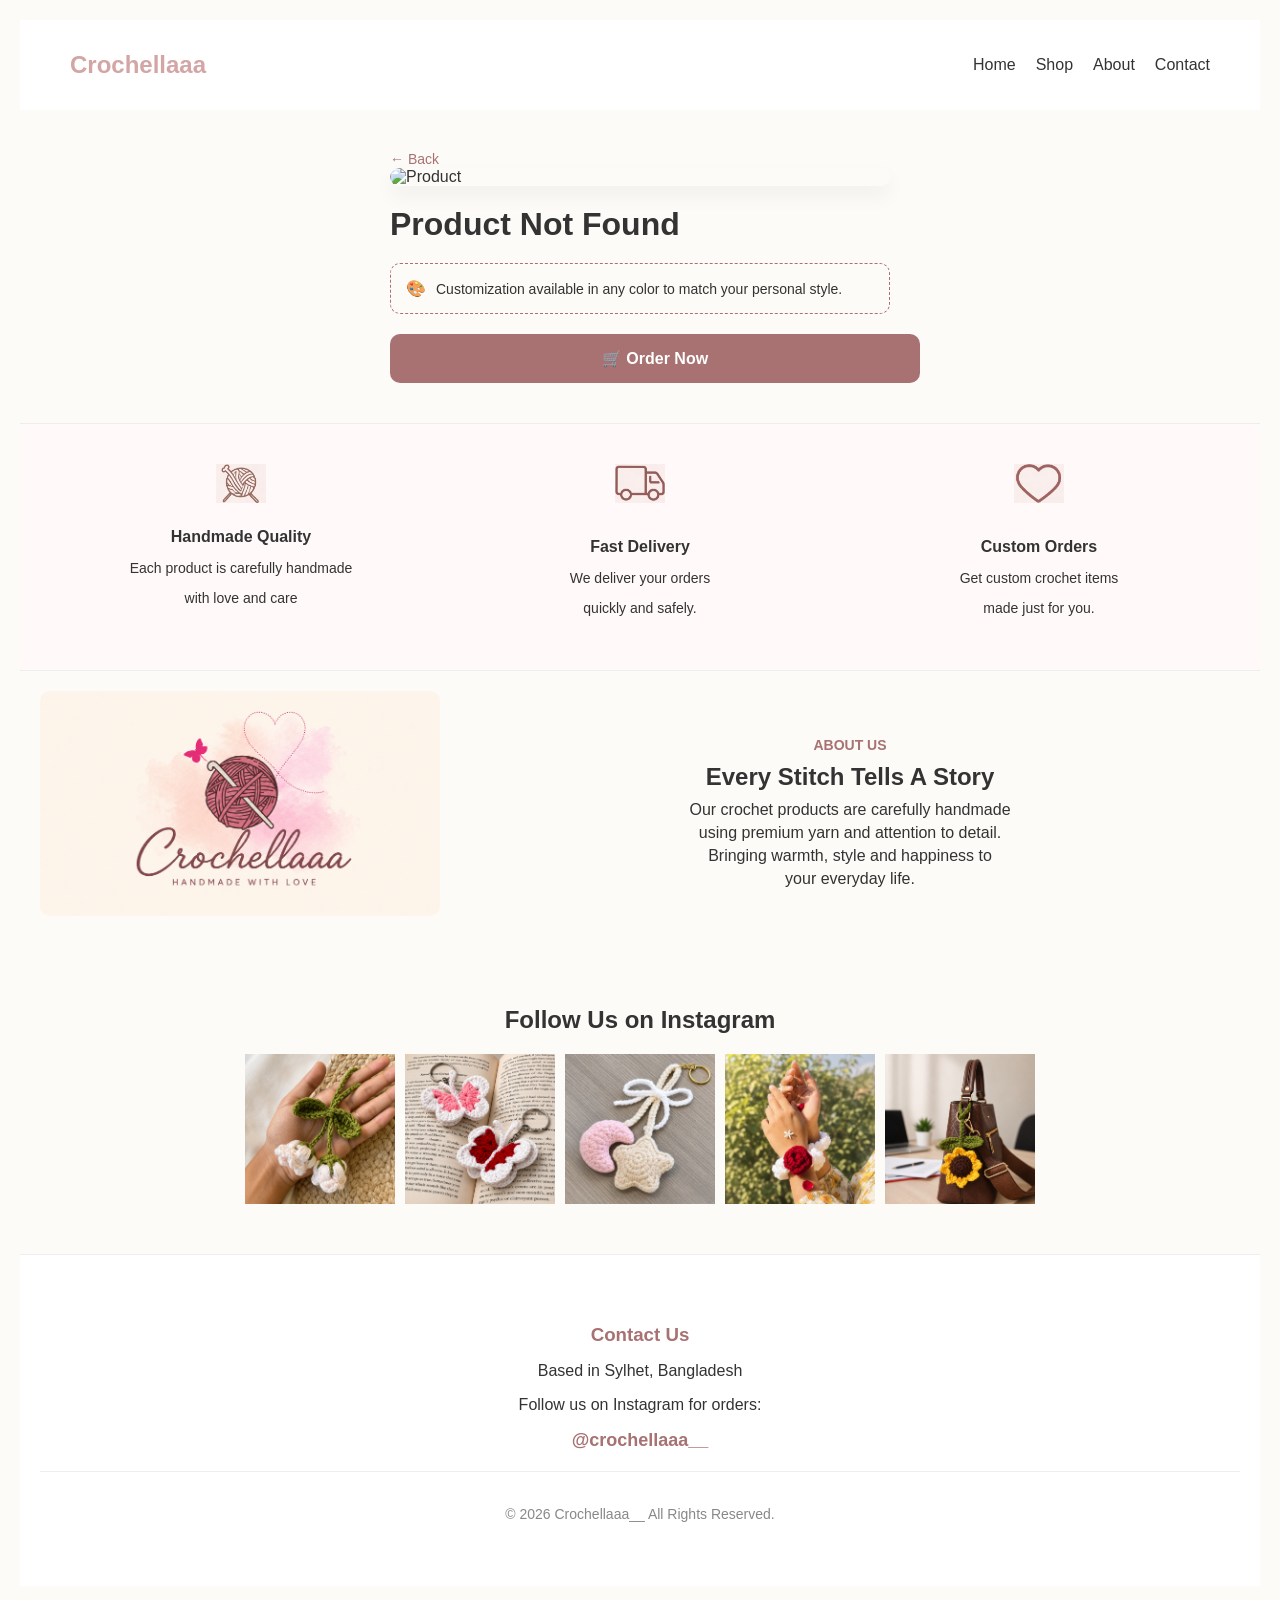
==== product-detail.html @ 42f58451 "Add files via upload" ====
<!DOCTYPE html>
<html lang="bn">
<head>
    <meta charset="UTF-8">
    <meta name="viewport" content="width=device-width, initial-scale=1.0">
    <title>Product Details - Crochellaaa</title>
    <style>
        /* Header */
        header { display: flex; justify-content: space-between; align-items: center; padding: 20px 50px; background: #fff; }
        .logo { font-size: 24px; font-weight: bold; color: #d4a5a5; }
        nav ul { display: flex; list-style: none; }
        nav ul li { margin-left: 20px; }
        nav ul li a { text-decoration: none; color: #333; font-weight: 500; }

        body { font-family: sans-serif; margin: 0; padding: 20px; background-color: #fdfbf7; color: #333; }
        .product-container { max-width: 500px; margin: 20px auto; padding: 20px; background: #fdfbf7; }
        .img-card { position: relative; border-radius: 20px; overflow: hidden; box-shadow: 0 10px 20px rgba(0,0,0,0.05); }
        #p-img { width: 100%; display: block; border-radius: 20px; }
        h1 { font-size: 32px; color: #333; margin: 20px 0 5px 0; }
        #p-price { font-size: 28px; color: #a87272; font-weight: bold; margin: 0; }
        #p-desc { color: #555; line-height: 1.6; margin: 20px 0; }
        .custom-box { border: 1px dashed #a87272; padding: 15px; border-radius: 10px; margin-bottom: 20px; display: flex; align-items: center; gap: 10px; }
        .order-btn { display: block; width: 100%; padding: 15px; background: #a87272; color: white; text-align: center; text-decoration: none; border-radius: 10px; font-weight: bold; }
    </style>
</head>
<body>

    <header>
        
    <div class="logo">Crochellaaa</div>
        <nav>
            <ul>
                <li><a href="index.html">Home</a></li>
                <li><a href="shop.html">Shop</a></li>
                <li><a href="#about">About</a></li>
                <li><a href="#contact">Contact</a></li>
            </ul>
        </nav>
    </header>

<div class="product-container">
    <a href="shop.html" style="text-decoration: none; color: #a87272; font-size: 14px;">&larr; Back</a>
    
    <div class="img-card">
        <img id="p-img" src="" alt="Product">
    </div>

    <h1 id="p-name">Loading...</h1>
    <p id="p-price"></p>
    <p id="p-desc"></p>

    <div class="custom-box">
        <span>🎨</span>
        <p style="margin: 0; font-size: 14px;">Customization available in any color to match your personal style.</p>
    </div>

    <a href="#" id="m-order" class="order-btn">🛒 Order Now</a>
</div>

<script>
    // ১৮টি প্রোডাক্টের ডাটাবেজ
    const products = {
        1: { name: "Tulip Bag Charm", price: "৳120", img: "images/product1.png", desc: "Bring a touch of handmade elegance to your everyday style with our beautiful Tulip Bag. Carefully crocheted with premium-quality yarn. Its unique tulip-inspired design makes it a lovely accessory for casual outings or a thoughtful handmade gift." },
        2: { name: "Butterfly Keychain", price: "৳60", img: "images/product2.png", desc: "Bring a touch of handmade elegance to your everyday style with our beautiful Butterfly Keychain. Carefully crocheted with premium-quality yarn." },
        3: { name: "Star-Moon Keychain", price: "৳120", img: "images/product3.png", desc: "Bring a touch of handmade elegance to your everyday style with our beautiful Star-Moon Keychain. Carefully crocheted with premium-quality yarn." },
        4: { name: "Gajra-2Pcs", price: "৳250", img: "images/product4.png", desc: "Bring a touch of handmade elegance to your everyday style with our beautiful Gajra. Carefully crocheted with premium-quality yarn." },
        5: { name: "Sunflower Bag Charm", price: "৳120", img: "images/product5.png", desc: "Bring a touch of handmade elegance to your everyday style with our beautiful Sunflower Bag Charm. Carefully crocheted with premium-quality yarn. Its unique sunflower-inspired design makes it a lovely accessory for casual outings or a thoughtful handmade gift." },
        6: { name: "Bow Keychain", price: "৳90", img: "images/product6.png", desc: "Bring a touch of handmade elegance to your everyday style with our beautiful Bow Keychain. Carefully crocheted with premium-quality yarn." },
        7: { name: "Flower Keychain", price: "৳90", img: "images/product7.png", desc: "Bring a touch of handmade elegance to your everyday style with our beautiful Flower Keychain. Carefully crocheted with premium-quality yarn." },
        8: { name: "Cherry Bag Charm", price: "৳130", img: "images/product8.png", desc: "Bring a touch of handmade elegance to your everyday style with our beautiful Cherry Bag Charm. Carefully crocheted with premium-quality yarn." },
        9: { name: "Sunflower Hair Clip", price: "৳60", img: "images/product9.png", desc: "Bring a touch of handmade elegance to your everyday style with our beautiful Sunflower Hair Clip. Carefully crocheted with premium-quality yarn." },
        10: { name: "Bow Hair Clip", price: "৳190", img: "images/product10.png", desc: "Bring a touch of handmade elegance to your everyday style with our beautiful Bow Hair Accessory. Carefully crocheted with premium-quality yarn." },
        11: { name: "Tulip Bouquet Keychain", price: "৳190", img: "images/product11.png", desc: "Bring a touch of handmade elegance to your everyday style with our beautiful Tulip Bouquet Keycahain. Carefully crocheted with premium-quality yarn." },
        12: { name: "Heart Hair Clip", price: "৳190", img: "images/product12.png", desc: "Bring a touch of handmade elegance to your everyday style with our beautiful Heart shape hair accessory. Carefully crocheted with premium-quality yarn." },
        13: { name: "Tulip Stick-1Pcs", price: "৳160", img: "images/product13.png", desc: "Brighten any space with our handmade Crochet Tulip Stick, carefully crafted with soft premium yarn for a timeless, elegant look. Perfect for gifting, home décor, or creating a beautiful bouquet." },
        14: { name: "Sunflower Stick-1Pcs", price: "৳160", img: "images/product14.png", desc: "Brighten any space with our handmade Crochet Sunflower Stick, carefully crafted with soft premium yarn for a timeless, elegant look. Perfect for gifting, home décor, or creating a beautiful bouquet." },
        15: { name: "Rose Stick-1Pcs", price: "৳180", img: "images/product15.png", desc: "Brighten any space with our handmade Crochet Rose Stick, carefully crafted with soft premium yarn for a timeless, elegant look. Perfect for gifting, home décor, or creating a beautiful bouquet." },
        16: { name: "Headband", price: "৳100", img: "images/product16.png", desc: "Add a touch of handmade charm to your look with our beautifully crocheted Floral Headband. Soft, lightweight, and comfortable for everyday wear." },
        17: { name: "Mini Flower Bouquet", price: "৳100", img: "images/product17.png", desc: "Celebrate every special moment with our handcrafted Mini Flower Bouquet, beautifully crocheted with premium-quality yarn for a lasting keepsake. Perfect for gifting, home décor, or special occasions." },
        18: { name: "Mini Rose Bouquet", price: "৳100", img: "images/product18.png", desc: "Celebrate every special moment with our handcrafted Mini Rose Bouquet, beautifully crocheted with premium-quality yarn for a lasting keepsake. Perfect for gifting, home décor, or special occasions." }
    };

    // URL থেকে আইডি শনাক্ত করা[cite: 1]
    const params = new URLSearchParams(window.location.search);
    const id = params.get('id');

    if (id && products[id]) {
        document.getElementById('p-name').innerText = products[id].name;
        document.getElementById('p-price').innerText = products[id].price;
        document.getElementById('p-img').src = products[id].img;
        document.getElementById('p-desc').innerText = products[id].desc;
        document.getElementById('m-order').href = "https://ig.me/m/crochellaaa__";
    } else {
        document.getElementById('p-name').innerText = "Product Not Found";
    }
</script>

<!-- Value Proposition Section -->
    <section style="padding: 40px 50px; display: flex; justify-content: space-between; border-top: 1px solid #eee; border-bottom: 1px solid #eee; background-color: #fffaf9;">
    
    <div style="text-align: center; width: 30%;">
        <img src="images/icon1.png" style="width: 50px; margin-bottom:">
        <h4 style="margin-bottom: 5px;">Handmade Quality</h4>
        <p style="font-size: 14px;">Each product is carefully handmade</p>
        <p style="font-size: 14px;">with love and care</p>
    </div>

    <div style="text-align: center; width: 30%;">
        <img src="images/icon2.png" style="width: 50px; margin-bottom: 10px;">
        <h4 style="margin-bottom: 5px;">Fast Delivery</h4>
        <p style="font-size: 14px;">We deliver your orders</p>
        <p style="font-size: 14px;">quickly and safely.</p>
    </div>

    <div style="text-align: center; width: 30%;">
        <img src="images/icon3.png" style="width: 50px; margin-bottom: 10px;">
        <h4 style="margin-bottom: 5px;">Custom Orders</h4>
        <p style="font-size: 14px;">Get custom crochet items</p>
        <p style="font-size: 14px;">made just for you.</p>
    </div>

</section>

    <!-- About Section -->
<section id="about" style="padding: 20px; display: flex; flex-wrap: wrap; align-items: center; justify-content: center; gap: 20px;">
    <img src="images/about.png" alt="About Us" style="width: 100%; max-width: 400px; border-radius: 10px;">
    <div style="flex: 1; min-width: 300px; text-align: center;">
        <h5 style="color: #a87272; font-size: 14px; text-transform: uppercase; margin-bottom: 5px;">About Us</h5>
        <h2 style="font-size: 24px; margin: 10px 0;">Every Stitch Tells A Story</h2>
        <p style="margin: 5px 0;">Our crochet products are carefully handmade</p>
        <p style="margin: 5px 0;">using premium yarn and attention to detail.</p>
        <p style="margin: 5px 0;">Bringing warmth, style and happiness to</p>
        <p style="margin: 5px 0;">your everyday life.</p>
    </div>
</section>

    <!-- Instagram Section -->
    <section id="contact" style="padding: 50px; text-align: center;">
        <h2>Follow Us on Instagram</h2>
        <div style="display: flex; gap: 10px; justify-content: center; margin-top: 20px;">
            <img src="images/product1.png" style="width: 150px;">
            <img src="images/product2.png" style="width: 150px;">
            <img src="images/product3.png" style="width: 150px;">
            <img src="images/product4.png" style="width: 150px;">
            <img src="images/product5.png" style="width: 150px;">
        </div>
    </section>

    <footer style="background: #fff; padding: 50px 20px; border-top: 1px solid #eee; text-align: center;">
    <div style="margin-bottom: 20px;">
        <h3 style="color: #a87272; margin-bottom: 10px;">Contact Us</h3>
        <p>Based in Sylhet, Bangladesh</p>
        <p>Follow us on Instagram for orders:</p>
        <a href="https://www.instagram.com/crochellaaa__?igsh=M29uZ2p0cTk3Z3V2" target="_blank" style="text-decoration: none; color: #a87272; font-weight: bold; font-size: 18px;">
            @crochellaaa__
        </a>
    </div>
    <div style="border-top: 1px solid #eee; padding-top: 20px; color: #888; font-size: 14px;">
        <p>&copy; 2026 Crochellaaa__ All Rights Reserved.</p>
    </div>
</footer>
</body>
</html>
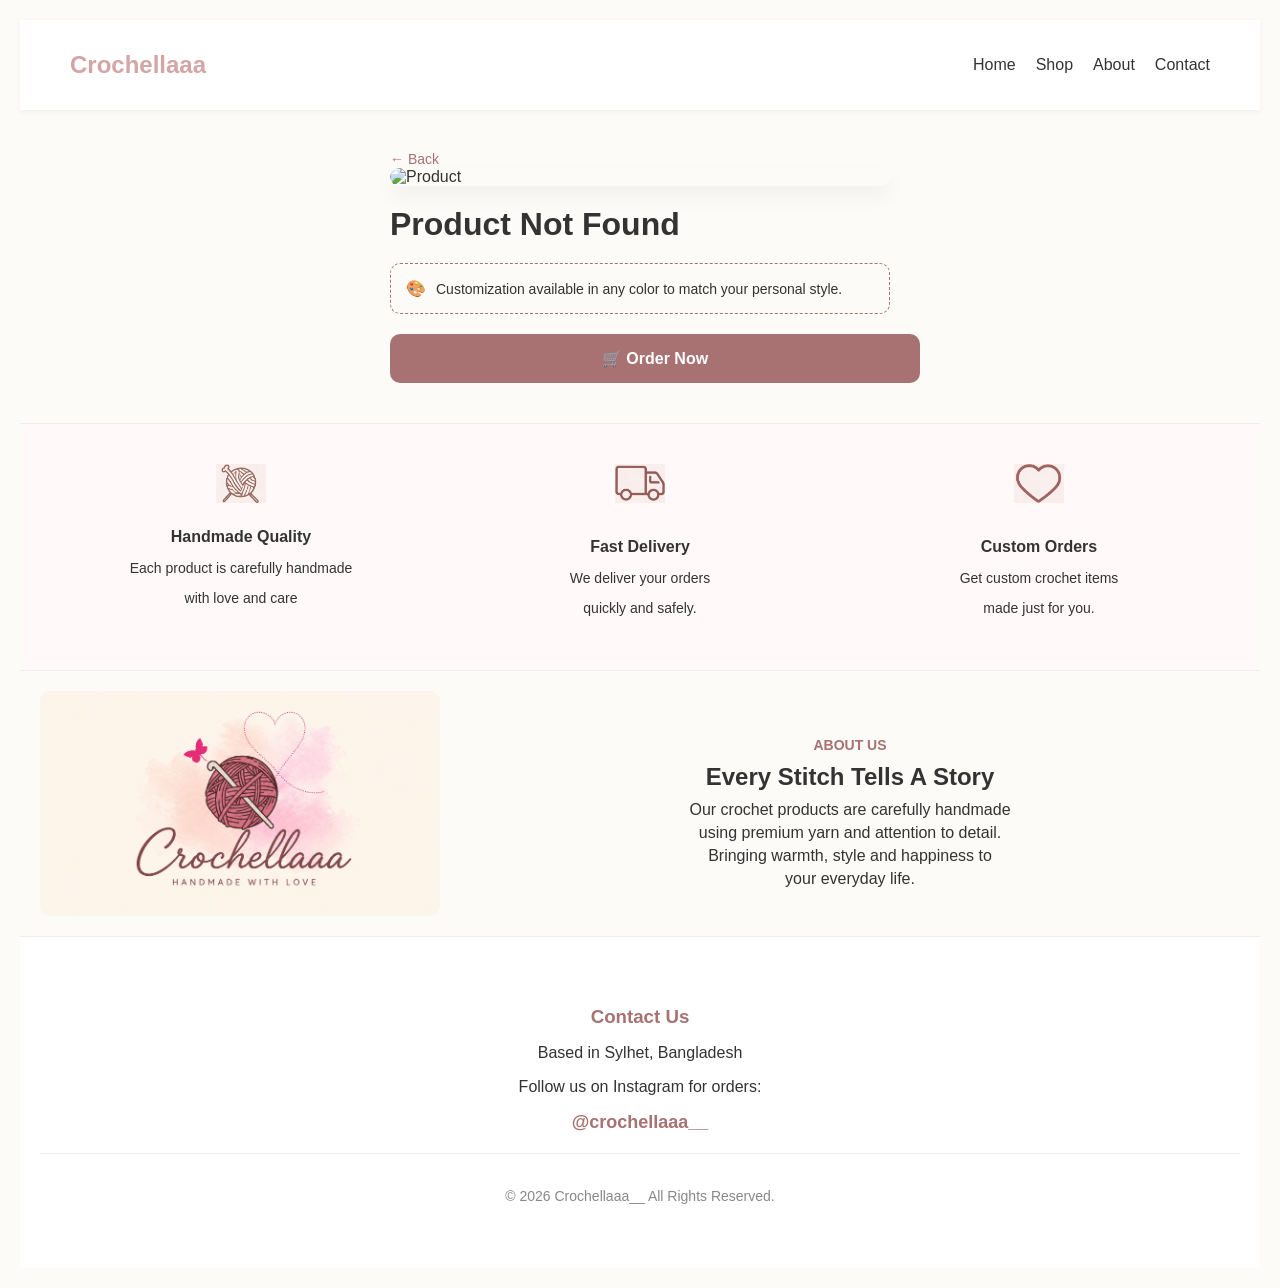
==== commit 6b510311: "Enhance layout and design of product-detail.html Updated the product-detail.html file to enhance the" ====
--- a/product-detail.html
+++ b/product-detail.html
@@ -6,8 +6,9 @@
     <title>Product Details - Crochellaaa</title>
     <style>
         /* Header */
-        header { display: flex; justify-content: space-between; align-items: center; padding: 20px 50px; background: #fff; }
-        .logo { font-size: 24px; font-weight: bold; color: #d4a5a5; }
+        /* Header */
+        header { display: flex; justify-content: space-between; align-items: center; padding: 20px 50px; background: #fff; box-shadow: 0 2px 5px rgba(0,0,0,0.05); }
+        .logo { font-size: 24px; font-weight: bold; color: #d4a5a5; text-decoration: none; }
         nav ul { display: flex; list-style: none; }
         nav ul li { margin-left: 20px; }
         nav ul li a { text-decoration: none; color: #333; font-weight: 500; }
@@ -134,18 +135,6 @@
     </div>
 </section>
 
-    <!-- Instagram Section -->
-    <section id="contact" style="padding: 50px; text-align: center;">
-        <h2>Follow Us on Instagram</h2>
-        <div style="display: flex; gap: 10px; justify-content: center; margin-top: 20px;">
-            <img src="images/product1.png" style="width: 150px;">
-            <img src="images/product2.png" style="width: 150px;">
-            <img src="images/product3.png" style="width: 150px;">
-            <img src="images/product4.png" style="width: 150px;">
-            <img src="images/product5.png" style="width: 150px;">
-        </div>
-    </section>
-
     <footer style="background: #fff; padding: 50px 20px; border-top: 1px solid #eee; text-align: center;">
     <div style="margin-bottom: 20px;">
         <h3 style="color: #a87272; margin-bottom: 10px;">Contact Us</h3>
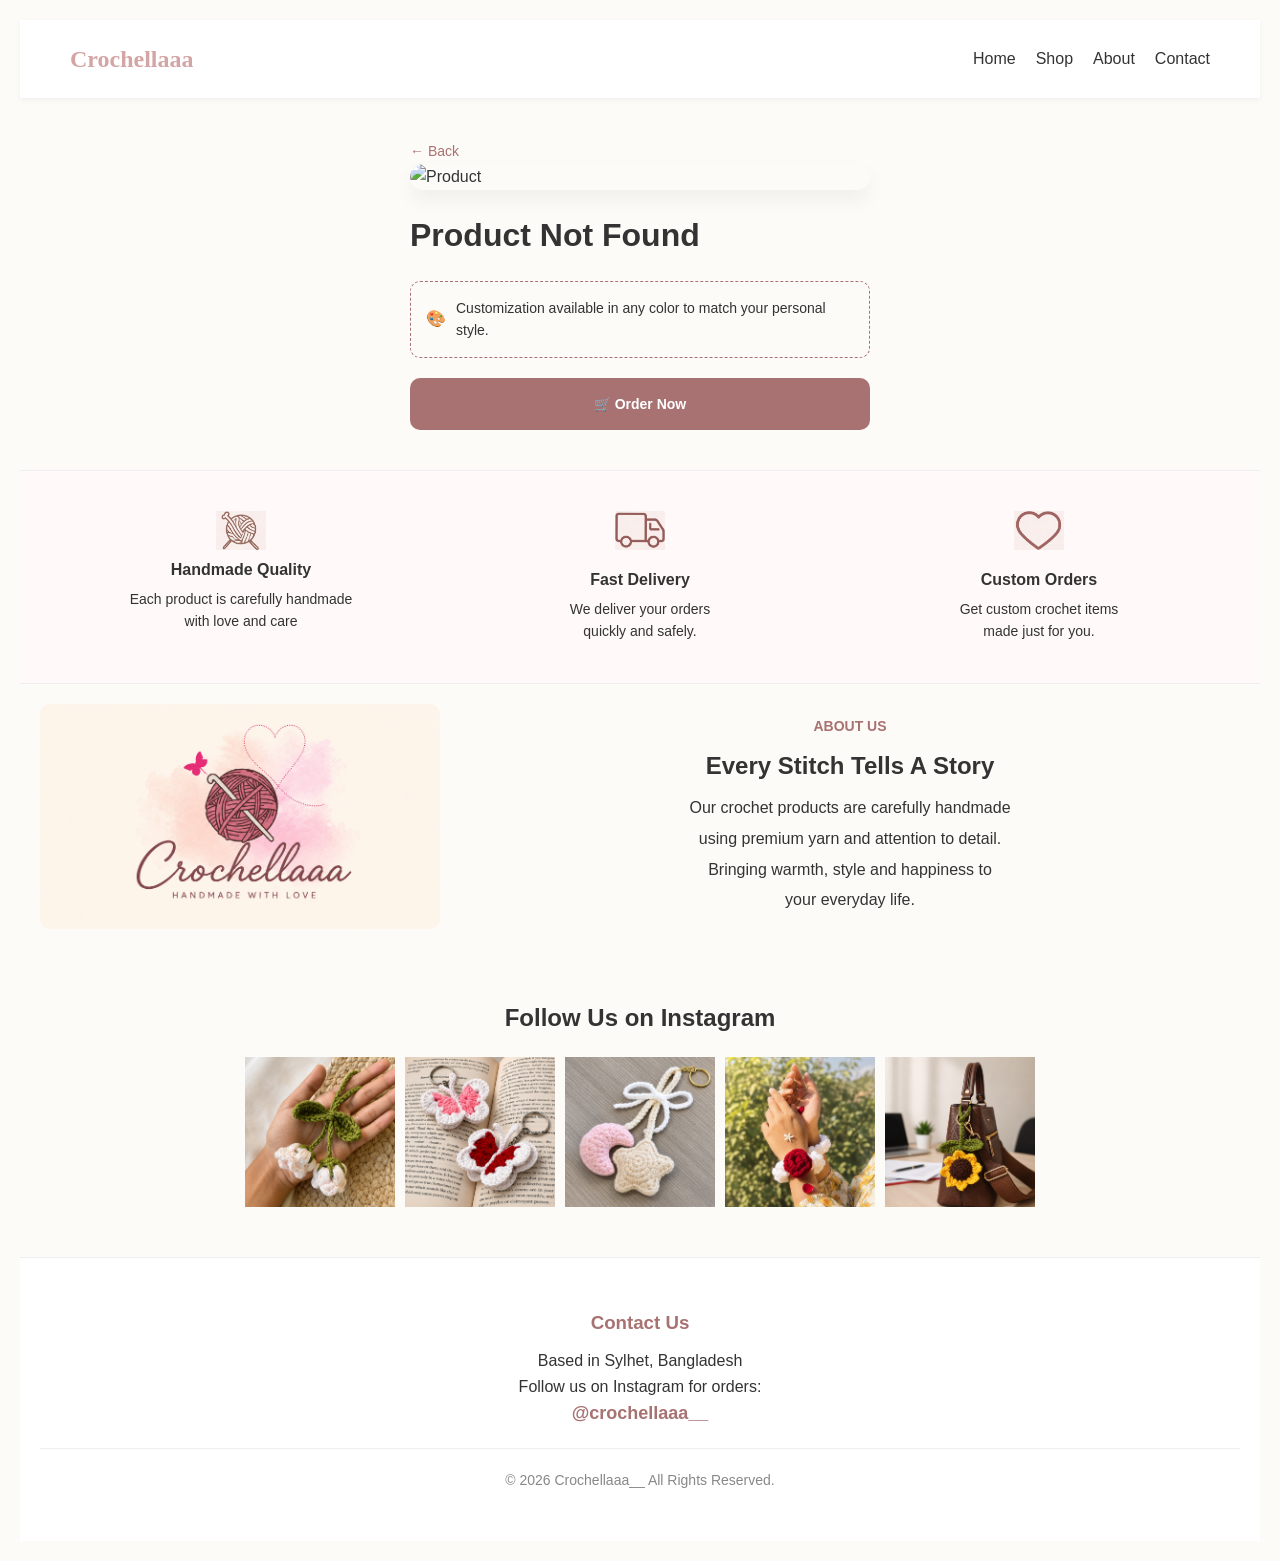
==== commit 3a6a4045: "Refactor product-detail.html with external stylesheet Added a link to an external stylesheet and upd" ====
--- a/product-detail.html
+++ b/product-detail.html
@@ -4,8 +4,9 @@
     <meta charset="UTF-8">
     <meta name="viewport" content="width=device-width, initial-scale=1.0">
     <title>Product Details - Crochellaaa</title>
+    <link rel="stylesheet" href="style.css">
     <style>
-        /* Header */
+        
         /* Header */
         header { display: flex; justify-content: space-between; align-items: center; padding: 20px 50px; background: #fff; box-shadow: 0 2px 5px rgba(0,0,0,0.05); }
         .logo { font-size: 24px; font-weight: bold; color: #d4a5a5; text-decoration: none; }
@@ -135,6 +136,18 @@
     </div>
 </section>
 
+    <!-- Instagram Section -->
+    <section id="contact" style="padding: 50px; text-align: center;">
+        <h2>Follow Us on Instagram</h2>
+        <div style="display: flex; gap: 10px; justify-content: center; margin-top: 20px;">
+            <img src="images/product1.png" style="width: 150px;">
+            <img src="images/product2.png" style="width: 150px;">
+            <img src="images/product3.png" style="width: 150px;">
+            <img src="images/product4.png" style="width: 150px;">
+            <img src="images/product5.png" style="width: 150px;">
+        </div>
+    </section>
+
     <footer style="background: #fff; padding: 50px 20px; border-top: 1px solid #eee; text-align: center;">
     <div style="margin-bottom: 20px;">
         <h3 style="color: #a87272; margin-bottom: 10px;">Contact Us</h3>
--- a/style.css
+++ b/style.css
@@ -0,0 +1,256 @@
+/* Reset & Base Styles */
+* {
+    margin: 0;
+    padding: 0;
+    box-sizing: border-box;
+}
+
+body {
+    font-family: 'Segoe UI', Tahoma, Geneva, Verdana, sans-serif;
+    background-color: #fdfbf7;
+    color: #4a4a4a;
+    line-height: 1.6;
+}
+
+/* Header */
+header {
+    display: flex;
+    justify-content: space-between;
+    align-items: center;
+    padding: 20px 80px;
+    background: #ffffff;
+    box-shadow: 0 2px 5px rgba(0,0,0,0.05);
+}
+
+.logo {
+    font-size: 40px;
+    font-weight: bold;
+    color: #a87272;
+    font-family: 'Dancing Script', cursive;
+}
+
+nav ul {
+    display: flex;
+    list-style: none;
+}
+
+nav ul li {
+    margin-left: 20px;
+}
+
+nav ul li a {
+    text-decoration: none;
+    color: #333;
+    font-weight: 600;
+}
+
+/* Hero Section */
+.hero {
+    height: 80vh;
+    background-size: cover;
+    background-position: center;
+    display: flex;
+    align-items: center;
+    padding-left: 100px;
+}
+
+.hero-content {
+    max-width: 500px;
+    background: rgba(255, 255, 255, 0.8);
+    padding: 30px;
+    border-radius: 10px;
+}
+
+.hero h1 {
+    font-size: 48px;
+    color: #333;
+    margin-bottom: 10px;
+}
+
+/* Featured Products */
+.featured {
+    padding: 80px 50px;
+    text-align: center;
+}
+
+.product-grid {
+    display: grid;
+    grid-template-columns: repeat(4, 1fr);
+    gap: 20px;
+    margin-top: 40px;
+}
+
+.product-card {
+    background: #fff;
+    border: 1px solid #eee;
+    padding: 15px;
+    border-radius: 10px;
+    text-align: center;
+}
+
+.product-card img {
+    width: 100%;
+    height: 200px;
+    object-fit: cover;
+    border-radius: 5px;
+}
+
+.product-card h3 {
+    margin: 10px 0;
+    font-size: 18px;
+}
+
+.product-card p {
+    color: #d4a5a5;
+    font-weight: bold;
+    margin-bottom: 10px;
+}
+
+.order-btn {
+    display: inline-block;
+    padding: 8px 15px;
+    background: #d4a5a5;
+    color: white;
+    text-decoration: none;
+    border-radius: 5px;
+    font-size: 14px;
+}
+
+
+
+@media screen and (max-width: 768px) {
+
+    header, nav {
+        display: flex !important;
+        flex-direction: column !important; 
+        align-items: center !important;
+        width: 100% !important;
+        padding: 10px 0 !important;
+    }
+
+    
+    .nav-links, ul {
+        display: flex !important;
+        justify-content: center !important;
+        gap: 10px !important; 
+        padding: 0 !important;
+        margin-top: 10px !important;
+        list-style: none !important;
+    }
+
+    
+    nav a, .nav-item {
+        font-size: 12px !important;
+        padding: 2px 4px !important;
+    }
+
+    
+    .logo {
+        font-size: 20px !important;
+        margin-bottom: 5px !important;
+    }
+    
+    html, body {
+        width: 100% !important;
+        overflow-x: hidden !important;
+        margin: 0 !important;
+        padding: 0 !important;
+    }
+
+    
+    .hero, .hero-content, .main-banner {
+        width: 100% !important;
+        max-width: 100% !important;
+        padding: 20px 10px !important;
+        box-sizing: border-box !important;
+    }
+    
+    .product-grid {
+        display: flex !important;
+        flex-direction: row !important;
+        flex-wrap: wrap !important;
+        justify-content: space-between !important;
+        width: 100% !important;
+        padding: 10px !important;
+        box-sizing: border-box !important;
+        gap: 8px !important;
+    }
+
+    
+    .product-card {
+        width: 30% !important; 
+        flex: 0 0 30% !important;
+        margin: 0 0 15px 0 !important;
+        padding: 6px !important;
+        box-sizing: border-box !important;
+        border: 1px solid #f0f0f0 !important;
+        border-radius: 8px !important;
+        text-align: center !important;
+    }
+
+    
+    .product-card img {
+        width: 100% !important;
+        height: 90px !important; 
+        object-fit: cover !important;
+        border-radius: 4px !important;
+    }
+
+    
+    .product-card h3 {
+        font-size: 11px !important;
+        margin: 5px 0 !important;
+        white-space: nowrap !important;
+        overflow: hidden !important;
+        text-overflow: ellipsis !important; 
+    }
+
+    .product-card p, .product-card .price {
+        font-size: 11px !important;
+        margin: 3px 0 !important;
+    }
+
+    .product-card button, .product-card .btn {
+        font-size: 9px !important;
+        padding: 4px 2px !important;
+        width: 100% !important;
+    }
+
+    .about-section, .about-container {
+        display: flex !important;
+        flex-direction: column !important;
+        align-items: center !important;
+        justify-content: center !important;
+        width: 100% !important;
+        max-width: 100% !important;
+        overflow: hidden !important; 
+        padding: 20px 10px !important;
+        box-sizing: border-box !important;
+    }
+
+   
+    .about-section img {
+        width: 90% !important; 
+        max-width: 400px !important; 
+        height: auto !important; 
+        margin: 0 auto !important;
+        display: block !important;
+    }
+
+    
+    .about-text {
+        width: 100% !important;
+        text-align: center !important;
+        margin-top: 15px !important;
+        padding: 0 15px !important;
+        box-sizing: border-box !important;
+    }
+    
+    .features-grid, .instagram-grid {
+        display: flex !important;
+        flex-wrap: nowrap !important; 
+        overflow-x: auto !important; 
+        width: 100% !important;
+        gap: 10px !important;
+    }
+}
